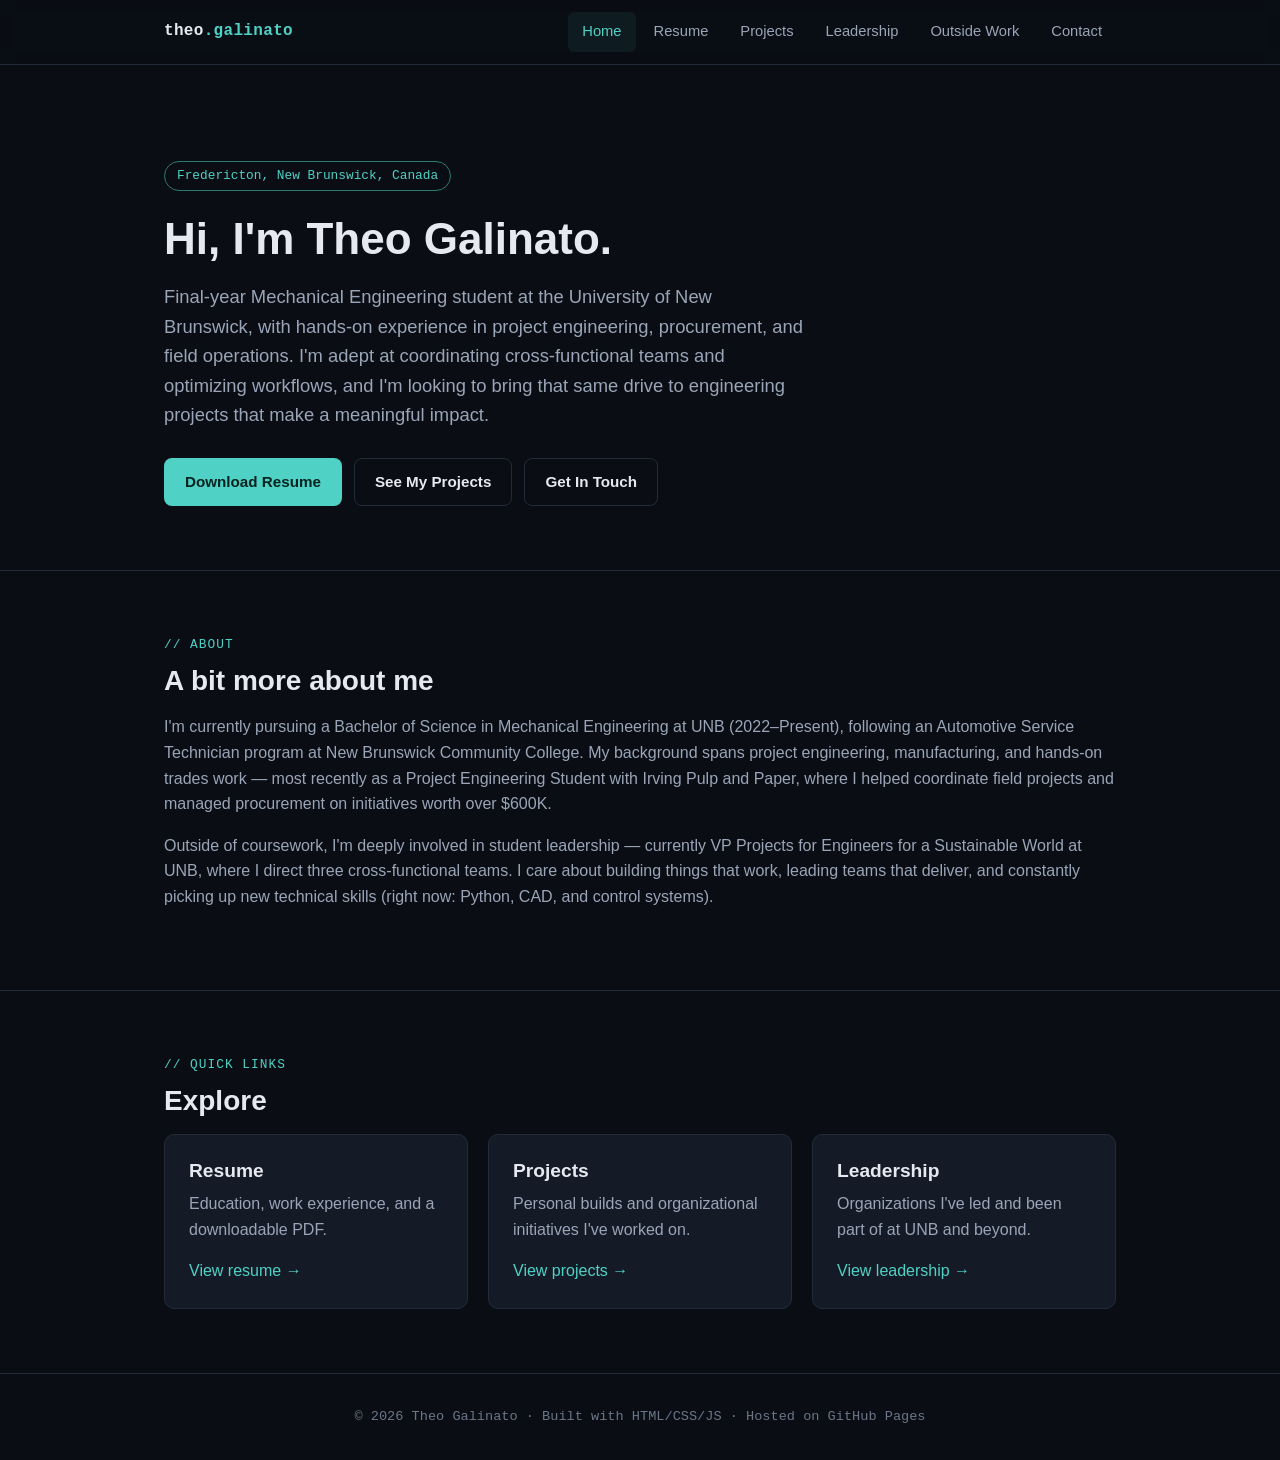
==== index.html @ f8f91944 "Initial portfolio site" ====
<!DOCTYPE html>
<html lang="en">
<head>
  <meta charset="UTF-8">
  <meta name="viewport" content="width=device-width, initial-scale=1.0">
  <title>Theo Galinato — Mechanical Engineering Student</title>
  <meta name="description" content="Portfolio of Theo Galinato, Mechanical Engineering student at UNB — projects, resume, and leadership experience.">
  <link rel="stylesheet" href="css/style.css">
</head>
<body>

  <header class="site-header">
    <nav class="nav">
      <a href="index.html" class="nav-logo">theo<span>.galinato</span></a>
      <button class="nav-toggle" aria-label="Toggle navigation">☰</button>
      <ul class="nav-links">
        <li><a href="index.html">Home</a></li>
        <li><a href="resume.html">Resume</a></li>
        <li><a href="projects.html">Projects</a></li>
        <li><a href="leadership.html">Leadership</a></li>
        <li><a href="outside.html">Outside Work</a></li>
        <li><a href="contact.html">Contact</a></li>
      </ul>
    </nav>
  </header>

  <main>
    <section class="hero">
      <div class="container">
        <span class="hero-tag">Fredericton, New Brunswick, Canada</span>
        <h1>Hi, I'm Theo Galinato.</h1>
        <p class="lead">
          Final-year Mechanical Engineering student at the University of New Brunswick, with hands-on
          experience in project engineering, procurement, and field operations. I'm adept at coordinating
          cross-functional teams and optimizing workflows, and I'm looking to bring that same drive to
          engineering projects that make a meaningful impact.
        </p>
        <div class="button-row">
          <a href="assets/Resume_Galinato_Theo.pdf" class="btn btn-primary" target="_blank" rel="noopener">Download Resume</a>
          <a href="projects.html" class="btn btn-outline">See My Projects</a>
          <a href="contact.html" class="btn btn-outline">Get In Touch</a>
        </div>
      </div>
    </section>

    <section>
      <div class="container">
        <div class="section-label">// about</div>
        <h2>A bit more about me</h2>
        <p>
          I'm currently pursuing a Bachelor of Science in Mechanical Engineering at UNB (2022–Present),
          following an Automotive Service Technician program at New Brunswick Community College. My
          background spans project engineering, manufacturing, and hands-on trades work — most recently
          as a Project Engineering Student with Irving Pulp and Paper, where I helped coordinate field
          projects and managed procurement on initiatives worth over $600K.
        </p>
        <p>
          Outside of coursework, I'm deeply involved in student leadership — currently VP Projects for
          Engineers for a Sustainable World at UNB, where I direct three cross-functional teams. I care
          about building things that work, leading teams that deliver, and constantly picking up new
          technical skills (right now: Python, CAD, and control systems).
        </p>
      </div>
    </section>

    <section>
      <div class="container">
        <div class="section-label">// quick links</div>
        <h2>Explore</h2>
        <div class="grid grid-3">
          <div class="card">
            <h3>Resume</h3>
            <p>Education, work experience, and a downloadable PDF.</p>
            <a href="resume.html">View resume →</a>
          </div>
          <div class="card">
            <h3>Projects</h3>
            <p>Personal builds and organizational initiatives I've worked on.</p>
            <a href="projects.html">View projects →</a>
          </div>
          <div class="card">
            <h3>Leadership</h3>
            <p>Organizations I've led and been part of at UNB and beyond.</p>
            <a href="leadership.html">View leadership →</a>
          </div>
        </div>
      </div>
    </section>
  </main>

  <footer class="site-footer">
    <div class="container">
      © 2026 Theo Galinato · Built with HTML/CSS/JS · Hosted on GitHub Pages
    </div>
  </footer>

  <script src="js/script.js"></script>
</body>
</html>
---- css/style.css ----
/* =========================================================
   Theo Galinato — Portfolio Site
   Dark mode / tech aesthetic
   ========================================================= */

:root {
  --bg: #0a0e14;
  --bg-alt: #10151f;
  --surface: #151b26;
  --surface-hover: #1c2432;
  --border: #232b3a;
  --text: #e6e9ef;
  --text-muted: #9aa5b8;
  --text-dim: #6b7688;
  --accent: #4fd1c5;
  --accent-bright: #6ee7db;
  --accent-dim: #2c7a72;
  --code-bg: #0d1117;
  --radius: 10px;
  --max-width: 1000px;
  --font-mono: 'SFMono-Regular', Consolas, 'Liberation Mono', Menlo, monospace;
  --font-sans: -apple-system, BlinkMacSystemFont, 'Segoe UI', Roboto, Helvetica, Arial, sans-serif;
}

* {
  box-sizing: border-box;
}

html {
  scroll-behavior: smooth;
}

body {
  margin: 0;
  background: var(--bg);
  color: var(--text);
  font-family: var(--font-sans);
  line-height: 1.6;
  -webkit-font-smoothing: antialiased;
}

a {
  color: var(--accent);
  text-decoration: none;
}

a:hover {
  color: var(--accent-bright);
  text-decoration: underline;
}

img {
  max-width: 100%;
  display: block;
}

::selection {
  background: var(--accent-dim);
  color: #fff;
}

/* ---------- Layout helpers ---------- */

.container {
  max-width: var(--max-width);
  margin: 0 auto;
  padding: 0 24px;
}

section {
  padding: 64px 0;
}

section + section {
  border-top: 1px solid var(--border);
}

.section-label {
  font-family: var(--font-mono);
  font-size: 0.8rem;
  color: var(--accent);
  letter-spacing: 0.08em;
  text-transform: uppercase;
  margin-bottom: 8px;
}

h1, h2, h3, h4 {
  font-weight: 700;
  line-height: 1.25;
  margin: 0 0 16px;
}

h1 { font-size: clamp(2rem, 5vw, 2.75rem); }
h2 { font-size: 1.75rem; }
h3 { font-size: 1.2rem; }

p {
  color: var(--text-muted);
  margin: 0 0 16px;
}

.eyebrow {
  font-family: var(--font-mono);
  color: var(--text-dim);
}

/* ---------- Nav ---------- */

.site-header {
  position: sticky;
  top: 0;
  z-index: 50;
  background: rgba(10, 14, 20, 0.85);
  backdrop-filter: blur(8px);
  border-bottom: 1px solid var(--border);
}

.nav {
  max-width: var(--max-width);
  margin: 0 auto;
  padding: 0 24px;
  display: flex;
  align-items: center;
  justify-content: space-between;
  height: 64px;
}

.nav-logo {
  font-family: var(--font-mono);
  font-weight: 700;
  color: var(--text);
  font-size: 1rem;
  letter-spacing: 0.02em;
}

.nav-logo span {
  color: var(--accent);
}

.nav-logo:hover {
  text-decoration: none;
  color: var(--text);
}

.nav-links {
  display: flex;
  gap: 4px;
  list-style: none;
  margin: 0;
  padding: 0;
}

.nav-links a {
  display: block;
  padding: 8px 14px;
  border-radius: 6px;
  color: var(--text-muted);
  font-size: 0.92rem;
  font-weight: 500;
}

.nav-links a:hover {
  color: var(--text);
  background: var(--surface-hover);
  text-decoration: none;
}

.nav-links a.active {
  color: var(--accent);
  background: rgba(79, 209, 197, 0.08);
}

.nav-toggle {
  display: none;
  background: none;
  border: 1px solid var(--border);
  border-radius: 6px;
  color: var(--text);
  padding: 8px 10px;
  cursor: pointer;
  font-size: 1rem;
}

/* ---------- Hero ---------- */

.hero {
  padding: 96px 0 64px;
}

.hero-tag {
  display: inline-block;
  font-family: var(--font-mono);
  font-size: 0.8rem;
  color: var(--accent);
  border: 1px solid var(--accent-dim);
  border-radius: 999px;
  padding: 4px 12px;
  margin-bottom: 20px;
}

.hero p.lead {
  font-size: 1.15rem;
  max-width: 640px;
}

.button-row {
  display: flex;
  gap: 12px;
  flex-wrap: wrap;
  margin-top: 28px;
}

.btn {
  display: inline-flex;
  align-items: center;
  gap: 8px;
  padding: 11px 20px;
  border-radius: 8px;
  font-weight: 600;
  font-size: 0.95rem;
  border: 1px solid transparent;
  cursor: pointer;
  transition: all 0.15s ease;
}

.btn:hover {
  text-decoration: none;
}

.btn-primary {
  background: var(--accent);
  color: #06231f;
}

.btn-primary:hover {
  background: var(--accent-bright);
  color: #06231f;
}

.btn-outline {
  background: transparent;
  border-color: var(--border);
  color: var(--text);
}

.btn-outline:hover {
  border-color: var(--accent);
  color: var(--accent);
  background: rgba(79, 209, 197, 0.06);
}

/* ---------- Cards / Grid ---------- */

.grid {
  display: grid;
  gap: 20px;
}

.grid-2 { grid-template-columns: repeat(2, 1fr); }
.grid-3 { grid-template-columns: repeat(3, 1fr); }

.card {
  background: var(--surface);
  border: 1px solid var(--border);
  border-radius: var(--radius);
  padding: 24px;
  transition: border-color 0.15s ease, transform 0.15s ease;
}

.card:hover {
  border-color: var(--accent-dim);
  transform: translateY(-2px);
}

.card h3 {
  color: var(--text);
  margin-bottom: 8px;
}

.tag-row {
  display: flex;
  flex-wrap: wrap;
  gap: 6px;
  margin: 12px 0;
}

.tag {
  font-family: var(--font-mono);
  font-size: 0.72rem;
  background: var(--code-bg);
  border: 1px solid var(--border);
  color: var(--accent);
  padding: 3px 8px;
  border-radius: 5px;
}

.status-badge {
  display: inline-block;
  font-family: var(--font-mono);
  font-size: 0.7rem;
  text-transform: uppercase;
  letter-spacing: 0.05em;
  padding: 3px 9px;
  border-radius: 5px;
  margin-bottom: 10px;
}

.status-inprogress {
  color: #f6c453;
  background: rgba(246, 196, 83, 0.1);
  border: 1px solid rgba(246, 196, 83, 0.3);
}

.status-complete {
  color: var(--accent);
  background: rgba(79, 209, 197, 0.1);
  border: 1px solid var(--accent-dim);
}

.card-links {
  display: flex;
  gap: 16px;
  margin-top: 14px;
  font-family: var(--font-mono);
  font-size: 0.85rem;
}

/* ---------- Timeline (resume / leadership) ---------- */

.timeline-item {
  border-left: 2px solid var(--border);
  padding: 4px 0 32px 24px;
  position: relative;
}

.timeline-item::before {
  content: '';
  position: absolute;
  left: -7px;
  top: 6px;
  width: 12px;
  height: 12px;
  border-radius: 50%;
  background: var(--bg);
  border: 2px solid var(--accent);
}

.timeline-item:last-child {
  padding-bottom: 4px;
}

.timeline-header {
  display: flex;
  justify-content: space-between;
  flex-wrap: wrap;
  gap: 8px;
  align-items: baseline;
  margin-bottom: 4px;
}

.timeline-header h3 {
  margin: 0;
  color: var(--text);
}

.timeline-org {
  color: var(--text-muted);
  font-size: 0.95rem;
  margin-bottom: 8px;
}

.timeline-date {
  font-family: var(--font-mono);
  font-size: 0.8rem;
  color: var(--text-dim);
  white-space: nowrap;
}

.timeline-item ul {
  margin: 8px 0 0;
  padding-left: 20px;
  color: var(--text-muted);
}

.timeline-item li {
  margin-bottom: 6px;
}

/* ---------- Photo grid (leadership) ---------- */

.photo-placeholder {
  aspect-ratio: 4 / 3;
  background: var(--surface);
  border: 1px dashed var(--border);
  border-radius: var(--radius);
  display: flex;
  align-items: center;
  justify-content: center;
  color: var(--text-dim);
  font-family: var(--font-mono);
  font-size: 0.8rem;
  text-align: center;
  padding: 12px;
}

/* ---------- Stat tiles (outside / fun) ---------- */

.stat-tile {
  background: var(--surface);
  border: 1px solid var(--border);
  border-radius: var(--radius);
  padding: 20px;
  text-align: center;
}

.stat-tile .stat-value {
  font-family: var(--font-mono);
  font-size: 1.6rem;
  color: var(--accent);
  font-weight: 700;
}

.stat-tile .stat-label {
  color: var(--text-dim);
  font-size: 0.85rem;
  margin-top: 4px;
}

/* ---------- Contact ---------- */

.contact-grid {
  display: grid;
  grid-template-columns: repeat(2, 1fr);
  gap: 16px;
}

.contact-card {
  display: flex;
  align-items: center;
  gap: 14px;
  background: var(--surface);
  border: 1px solid var(--border);
  border-radius: var(--radius);
  padding: 18px 20px;
}

.contact-icon {
  font-family: var(--font-mono);
  font-size: 1.2rem;
  color: var(--accent);
  width: 28px;
  text-align: center;
}

.contact-meta {
  font-size: 0.75rem;
  color: var(--text-dim);
  font-family: var(--font-mono);
  text-transform: uppercase;
  letter-spacing: 0.05em;
}

.contact-value {
  color: var(--text);
  font-weight: 600;
}

/* ---------- Footer ---------- */

.site-footer {
  border-top: 1px solid var(--border);
  padding: 32px 0;
  text-align: center;
  color: var(--text-dim);
  font-size: 0.85rem;
  font-family: var(--font-mono);
}

/* ---------- Placeholder note ---------- */

.edit-note {
  font-family: var(--font-mono);
  font-size: 0.78rem;
  color: #f6c453;
  background: rgba(246, 196, 83, 0.08);
  border: 1px solid rgba(246, 196, 83, 0.25);
  border-radius: 8px;
  padding: 10px 14px;
  margin-bottom: 24px;
}

/* ---------- Responsive ---------- */

@media (max-width: 720px) {
  .nav-links {
    position: absolute;
    top: 64px;
    left: 0;
    right: 0;
    background: var(--bg-alt);
    border-bottom: 1px solid var(--border);
    flex-direction: column;
    padding: 8px;
    display: none;
  }

  .nav-links.open {
    display: flex;
  }

  .nav-toggle {
    display: block;
  }

  .grid-2, .grid-3 {
    grid-template-columns: 1fr;
  }

  .contact-grid {
    grid-template-columns: 1fr;
  }
}
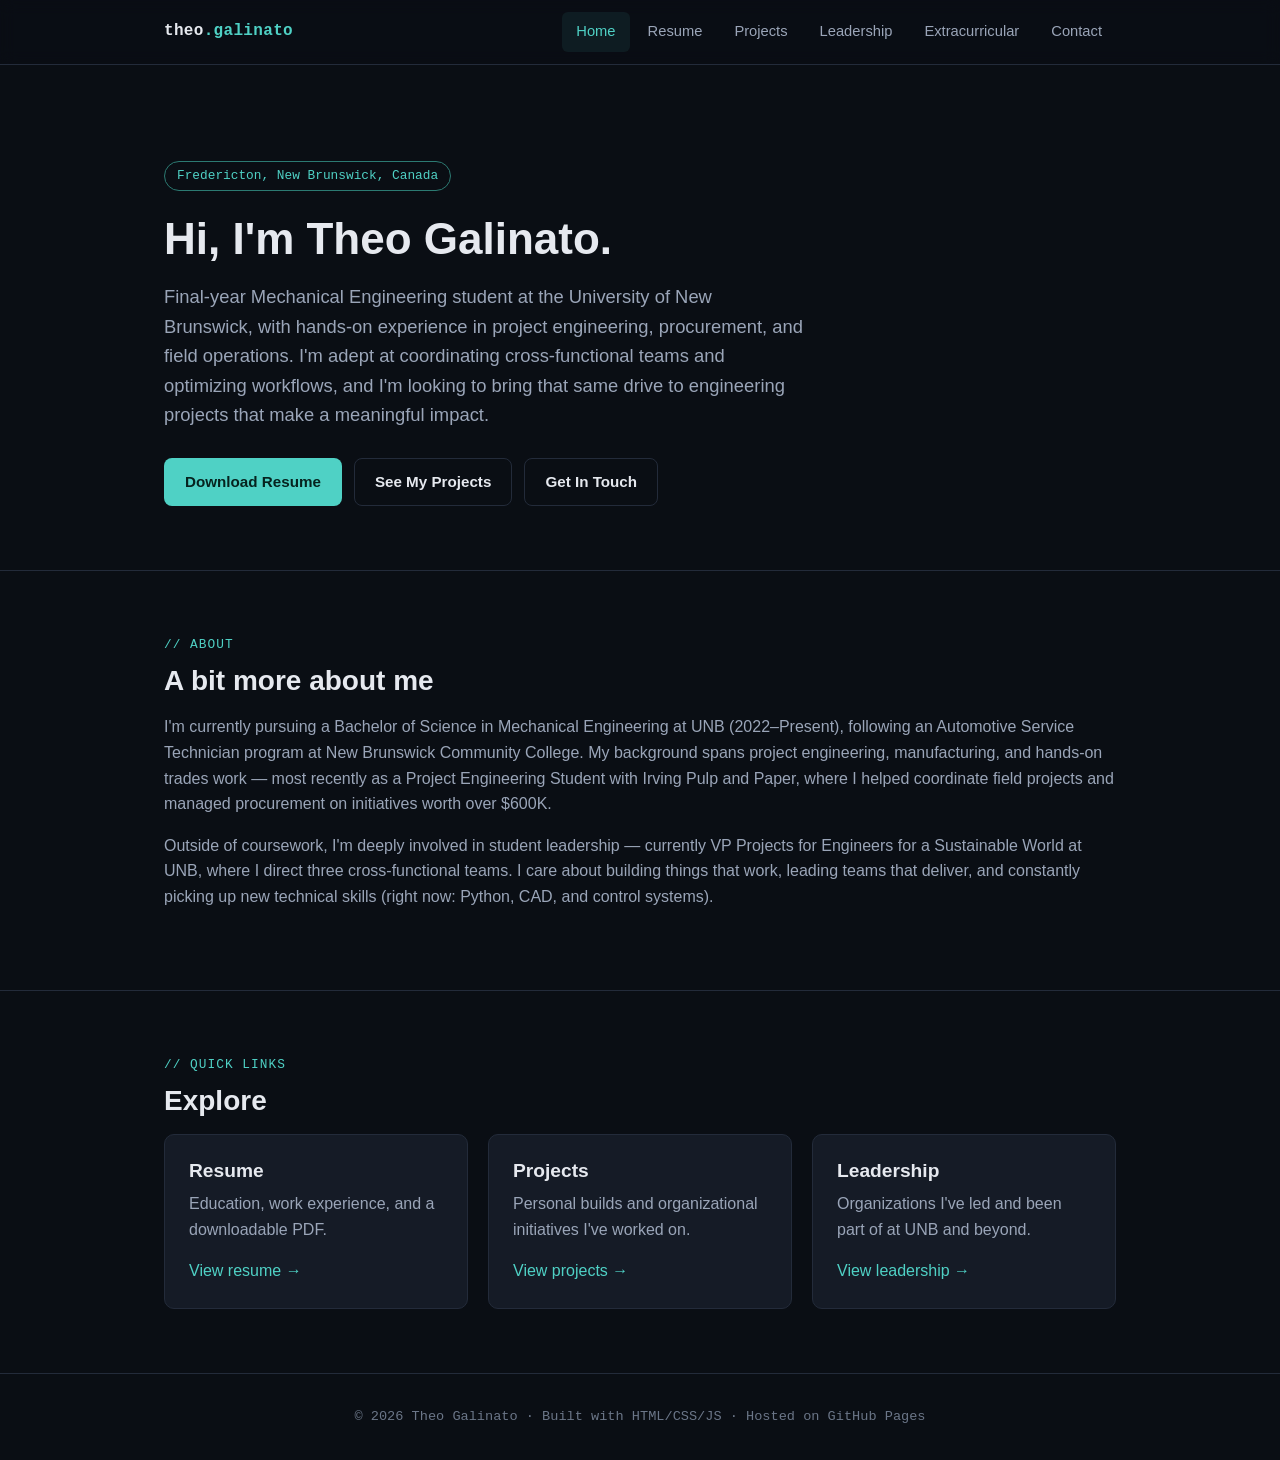
==== commit 25447e3a: "Outside to Extra" ====
--- a/index.html
+++ b/index.html
@@ -18,7 +18,7 @@
         <li><a href="resume.html">Resume</a></li>
         <li><a href="projects.html">Projects</a></li>
         <li><a href="leadership.html">Leadership</a></li>
-        <li><a href="outside.html">Outside Work</a></li>
+        <li><a href="outside.html">Extracurricular</a></li>
         <li><a href="contact.html">Contact</a></li>
       </ul>
     </nav>
